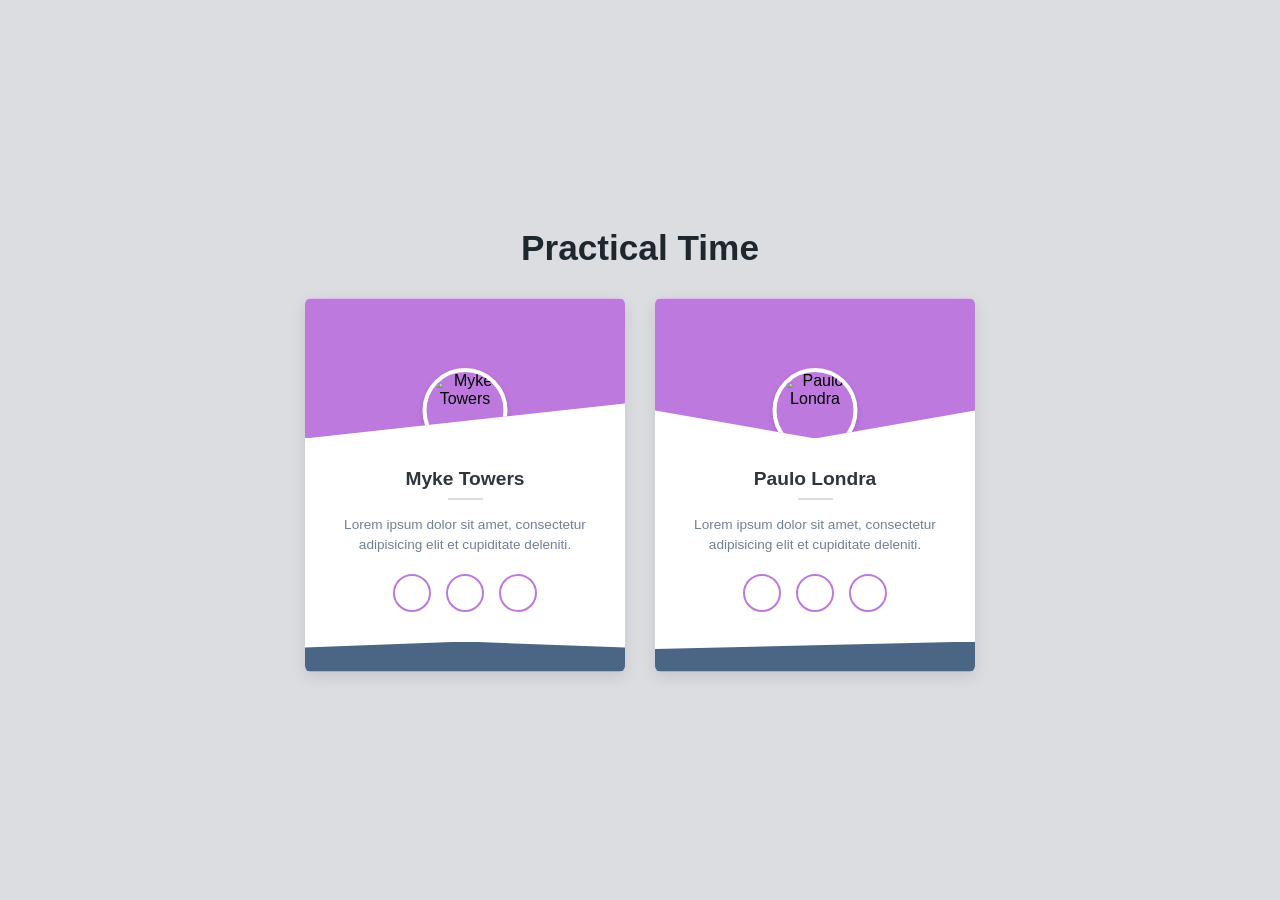
==== tarjetas-artistas/index.html @ 923bed6b "agregar estructura y estilos para tarjetas de Myke Towers y Paulo Londra" ====
<!DOCTYPE html>
<html lang="es">
<head>
    <meta charset="UTF-8">
    <meta name="viewport" content="width=device-width, initial-scale=1.0">
    <title>Tarjetas de Cantantes - Myke Towers y Paulo Londra</title>
    <!-- FontAwesome para los iconos -->
    <link rel="stylesheet" href="https://cdnjs.cloudflare.com/ajax/libs/font-awesome/7.3.1/css/all.min.css">
    <!-- Archivo CSS local -->
    <link rel="stylesheet" href="css/styles.css">
</head>
<body>

    <main class="container">
        <h1>Practical Time</h1>
        
        <div class="cards-wrapper">
            <!-- Tarjeta 1: Myke Towers -->
            <div class="card">
                <div class="card__header card__header--myke">
                    <div class="card__avatar">
                        <!-- Imagen de Myke Towers -->
                        <img src="https://images.unsplash.com/photo-1534528741775-53994a69daeb?auto=format&fit=crop&w=300&q=80" alt="Myke Towers">
                    </div>
                </div>
                <div class="card__body">
                    <h2 class="card__title">Myke Towers</h2>
                    <div class="card__divider"></div>
                    <p class="card__text">Lorem ipsum dolor sit amet, consectetur adipisicing elit et cupiditate deleniti.</p>
                    
                    <div class="card__actions">
                        <a href="https://instagram.com" target="_blank" class="btn-icon"><i class="fa-solid fa-plus"></i></a>
                        <a href="https://instagram.com" target="_blank" class="btn-icon"><i class="fa-brands fa-whatsapp"></i></a>
                        <a href="https://instagram.com" target="_blank" class="btn-icon"><i class="fa-solid fa-envelope"></i></a>
                    </div>
                </div>
                <div class="card__footer">
                    <a href="https://instagram.com" target="_blank"><i class="fa-brands fa-facebook-f"></i></a>
                    <a href="https://instagram.com" target="_blank"><i class="fa-brands fa-linkedin-in"></i></a>
                    <a href="https://instagram.com" target="_blank"><i class="fa-brands fa-twitter"></i></a>
                    <a href="https://instagram.com" target="_blank"><i class="fa-brands fa-instagram"></i></a>
                </div>
            </div>

            <!-- Tarjeta 2: Paulo Londra -->
            <div class="card">
                <div class="card__header card__header--londra">
                    <div class="card__avatar">
                        <!-- Imagen de Paulo Londra -->
                        <img src="https://images.unsplash.com/photo-1507003211169-0a1dd7228f2d?auto=format&fit=crop&w=300&q=80" alt="Paulo Londra">
                    </div>
                </div>
                <div class="card__body">
                    <h2 class="card__title">Paulo Londra</h2>
                    <div class="card__divider"></div>
                    <p class="card__text">Lorem ipsum dolor sit amet, consectetur adipisicing elit et cupiditate deleniti.</p>
                    
                    <div class="card__actions">
                        <a href="https://instagram.com" target="_blank" class="btn-icon"><i class="fa-solid fa-plus"></i></a>
                        <a href="https://instagram.com" target="_blank" class="btn-icon"><i class="fa-brands fa-whatsapp"></i></a>
                        <a href="https://instagram.com" target="_blank" class="btn-icon"><i class="fa-solid fa-envelope"></i></a>
                    </div>
                </div>
                <div class="card__footer card__footer--londra">
                    <a href="https://instagram.com" target="_blank"><i class="fa-brands fa-facebook-f"></i></a>
                    <a href="https://instagram.com" target="_blank"><i class="fa-brands fa-linkedin-in"></i></a>
                    <a href="https://instagram.com" target="_blank"><i class="fa-brands fa-twitter"></i></a>
                    <a href="https://instagram.com" target="_blank"><i class="fa-brands fa-instagram"></i></a>
                </div>
            </div>
        </div>
    </main>

</body>
</html>
---- tarjetas-artistas/css/styles.css ----
/* Reset general */
* {
    box-sizing: border-box;
    margin: 0;
    padding: 0;
}

body {
    font-family: Arial, Helvetica, sans-serif;
    background-color: #dcdde1;
    display: flex;
    justify-content: center;
    align-items: center;
    min-height: 100vh;
    padding: 20px;
}

.container {
    text-align: center;
    max-width: 900px;
    width: 100%;
}

.container h1 {
    color: #1e272e;
    margin-bottom: 30px;
    font-size: 2.2rem;
}

.cards-wrapper {
    display: flex;
    gap: 30px;
    justify-content: center;
    flex-wrap: wrap;
}

/* Bloque Card */
.card {
    background: #ffffff;
    width: 320px;
    border-radius: 6px;
    box-shadow: 0 5px 15px rgba(0, 0, 0, 0.1);
    overflow: hidden;
    position: relative;
}

/* Cabeceras con Clip-Path */
.card__header {
    height: 140px;
    background-color: #be79df;
    position: relative;
}

.card__header--myke {
    clip-path: polygon(0 0, 100% 0, 100% 75%, 0 100%);
}

.card__header--londra {
    clip-path: polygon(0 0, 100% 0, 100% 80%, 50% 100%, 0 80%);
}

.card__avatar {
    width: 85px;
    height: 85px;
    border-radius: 50%;
    overflow: hidden;
    border: 4px solid #ffffff;
    position: absolute;
    bottom: -15px;
    left: 50%;
    transform: translateX(-50%);
    box-shadow: 0 3px 6px rgba(0, 0, 0, 0.15);
}

.card__avatar img {
    width: 100%;
    height: 100%;
    object-fit: cover;
}

.card__body {
    padding: 30px 20px 15px 20px;
    text-align: center;
}

.card__title {
    font-size: 1.2rem;
    color: #2f3640;
    margin-bottom: 8px;
}

.card__divider {
    width: 35px;
    height: 2px;
    background-color: #dcdde1;
    margin: 0 auto 15px auto;
}

.card__text {
    font-size: 0.85rem;
    color: #718093;
    line-height: 1.4;
    margin-bottom: 20px;
}

.card__actions {
    display: flex;
    justify-content: center;
    gap: 15px;
    margin-bottom: 15px;
}

.btn-icon {
    width: 38px;
    height: 38px;
    border: 2px solid #be79df;
    border-radius: 50%;
    display: flex;
    align-items: center;
    justify-content: center;
    color: #be79df;
    text-decoration: none;
    transition: all 0.3s ease;
}

.btn-icon:hover {
    background-color: #be79df;
    color: #ffffff;
}

.card__footer {
    background-color: #4b6584;
    padding: 18px 15px 12px 15px;
    display: flex;
    justify-content: center;
    gap: 20px;
    clip-path: polygon(0 20%, 50% 0, 100% 20%, 100% 100%, 0 100%);
}

.card__footer--londra {
    clip-path: polygon(0 25%, 100% 0, 100% 100%, 0 100%);
}

.card__footer a {
    color: #ffffff;
    font-size: 0.95rem;
    transition: color 0.3s ease;
}

.card__footer a:hover {
    color: #dcdde1;
}
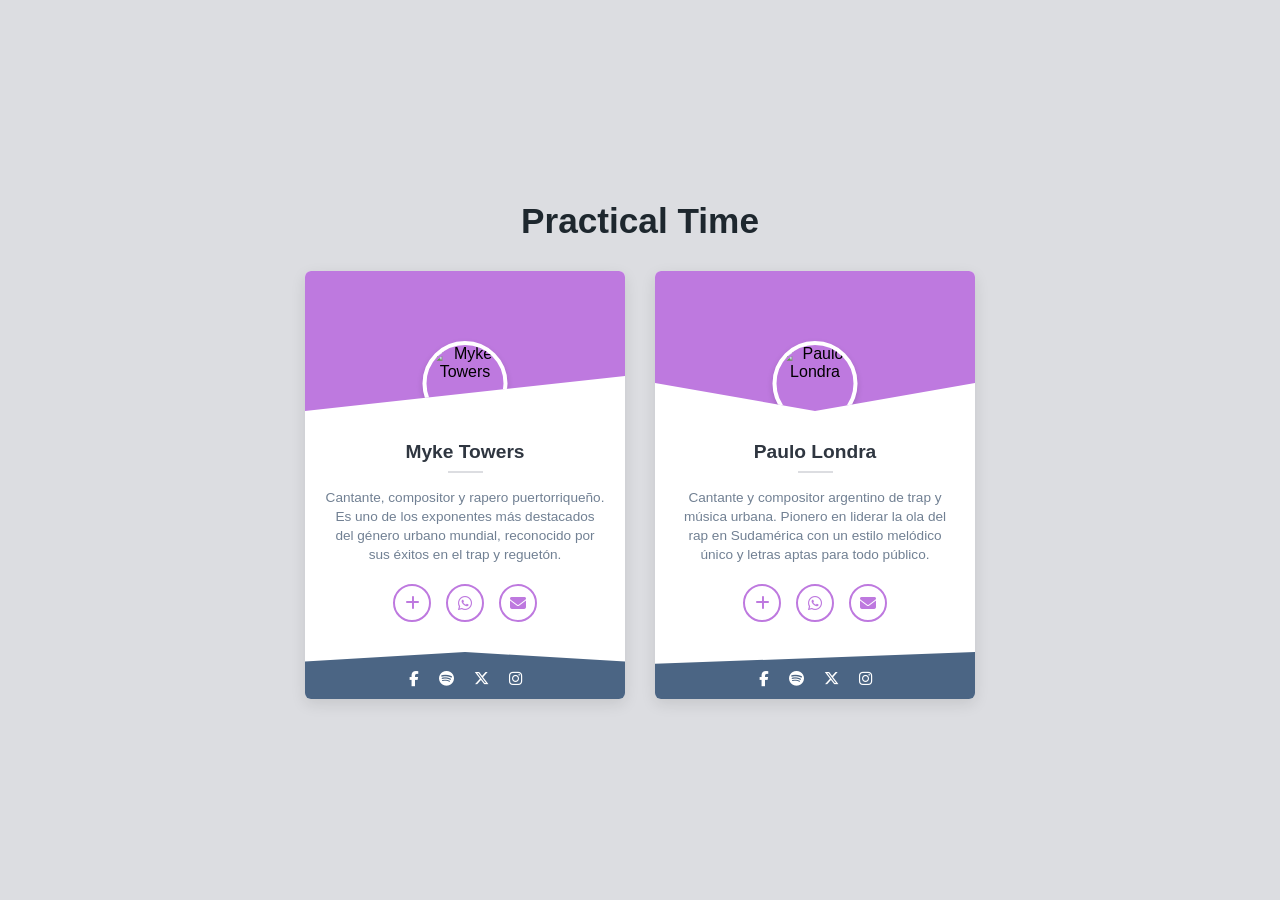
==== commit 271138b7: "actualizar fotos reales y descripciones de Myke Towers y Paulo Londra" ====
--- a/tarjetas-artistas/index.html
+++ b/tarjetas-artistas/index.html
@@ -5,7 +5,7 @@
     <meta name="viewport" content="width=device-width, initial-scale=1.0">
     <title>Tarjetas de Cantantes - Myke Towers y Paulo Londra</title>
     <!-- FontAwesome para los iconos -->
-    <link rel="stylesheet" href="https://cdnjs.cloudflare.com/ajax/libs/font-awesome/7.3.1/css/all.min.css">
+    <link rel="stylesheet" href="https://cdnjs.cloudflare.com/ajax/libs/font-awesome/6.5.1/css/all.min.css">
     <!-- Archivo CSS local -->
     <link rel="stylesheet" href="css/styles.css">
 </head>
@@ -20,25 +20,25 @@
                 <div class="card__header card__header--myke">
                     <div class="card__avatar">
                         <!-- Imagen de Myke Towers -->
-                        <img src="https://images.unsplash.com/photo-1534528741775-53994a69daeb?auto=format&fit=crop&w=300&q=80" alt="Myke Towers">
+                        <img src="https://upload.wikimedia.org/wikipedia/commons/e/eb/Myke_Towers_2021.jpg" alt="Myke Towers">
                     </div>
                 </div>
                 <div class="card__body">
                     <h2 class="card__title">Myke Towers</h2>
                     <div class="card__divider"></div>
-                    <p class="card__text">Lorem ipsum dolor sit amet, consectetur adipisicing elit et cupiditate deleniti.</p>
+                    <p class="card__text">Cantante, compositor y rapero puertorriqueño. Es uno de los exponentes más destacados del género urbano mundial, reconocido por sus éxitos en el trap y reguetón.</p>
                     
                     <div class="card__actions">
-                        <a href="https://instagram.com" target="_blank" class="btn-icon"><i class="fa-solid fa-plus"></i></a>
-                        <a href="https://instagram.com" target="_blank" class="btn-icon"><i class="fa-brands fa-whatsapp"></i></a>
-                        <a href="https://instagram.com" target="_blank" class="btn-icon"><i class="fa-solid fa-envelope"></i></a>
+                        <a href="https://instagram.com/myketowers" target="_blank" class="btn-icon"><i class="fa-solid fa-plus"></i></a>
+                        <a href="https://wa.me/" target="_blank" class="btn-icon"><i class="fa-brands fa-whatsapp"></i></a>
+                        <a href="mailto:contacto@myketowers.com" class="btn-icon"><i class="fa-solid fa-envelope"></i></a>
                     </div>
                 </div>
                 <div class="card__footer">
-                    <a href="https://instagram.com" target="_blank"><i class="fa-brands fa-facebook-f"></i></a>
-                    <a href="https://instagram.com" target="_blank"><i class="fa-brands fa-linkedin-in"></i></a>
-                    <a href="https://instagram.com" target="_blank"><i class="fa-brands fa-twitter"></i></a>
-                    <a href="https://instagram.com" target="_blank"><i class="fa-brands fa-instagram"></i></a>
+                    <a href="https://facebook.com/myketowerspr" target="_blank"><i class="fa-brands fa-facebook-f"></i></a>
+                    <a href="https://spotify.com" target="_blank"><i class="fa-brands fa-spotify"></i></a>
+                    <a href="https://twitter.com/myketowerspr" target="_blank"><i class="fa-brands fa-x-twitter"></i></a>
+                    <a href="https://instagram.com/myketowers" target="_blank"><i class="fa-brands fa-instagram"></i></a>
                 </div>
             </div>
 
@@ -47,25 +47,25 @@
                 <div class="card__header card__header--londra">
                     <div class="card__avatar">
                         <!-- Imagen de Paulo Londra -->
-                        <img src="https://images.unsplash.com/photo-1507003211169-0a1dd7228f2d?auto=format&fit=crop&w=300&q=80" alt="Paulo Londra">
+                        <img src="https://upload.wikimedia.org/wikipedia/commons/e/e5/Paulo_Londra_2019.jpg" alt="Paulo Londra">
                     </div>
                 </div>
                 <div class="card__body">
                     <h2 class="card__title">Paulo Londra</h2>
                     <div class="card__divider"></div>
-                    <p class="card__text">Lorem ipsum dolor sit amet, consectetur adipisicing elit et cupiditate deleniti.</p>
+                    <p class="card__text">Cantante y compositor argentino de trap y música urbana. Pionero en liderar la ola del rap en Sudamérica con un estilo melódico único y letras aptas para todo público.</p>
                     
                     <div class="card__actions">
-                        <a href="https://instagram.com" target="_blank" class="btn-icon"><i class="fa-solid fa-plus"></i></a>
-                        <a href="https://instagram.com" target="_blank" class="btn-icon"><i class="fa-brands fa-whatsapp"></i></a>
-                        <a href="https://instagram.com" target="_blank" class="btn-icon"><i class="fa-solid fa-envelope"></i></a>
+                        <a href="https://instagram.com/paulolondra" target="_blank" class="btn-icon"><i class="fa-solid fa-plus"></i></a>
+                        <a href="https://wa.me/" target="_blank" class="btn-icon"><i class="fa-brands fa-whatsapp"></i></a>
+                        <a href="mailto:contacto@paulolondra.com" class="btn-icon"><i class="fa-solid fa-envelope"></i></a>
                     </div>
                 </div>
                 <div class="card__footer card__footer--londra">
-                    <a href="https://instagram.com" target="_blank"><i class="fa-brands fa-facebook-f"></i></a>
-                    <a href="https://instagram.com" target="_blank"><i class="fa-brands fa-linkedin-in"></i></a>
-                    <a href="https://instagram.com" target="_blank"><i class="fa-brands fa-twitter"></i></a>
-                    <a href="https://instagram.com" target="_blank"><i class="fa-brands fa-instagram"></i></a>
+                    <a href="https://facebook.com/paulolondra" target="_blank"><i class="fa-brands fa-facebook-f"></i></a>
+                    <a href="https://spotify.com" target="_blank"><i class="fa-brands fa-spotify"></i></a>
+                    <a href="https://twitter.com/paulolondra" target="_blank"><i class="fa-brands fa-x-twitter"></i></a>
+                    <a href="https://instagram.com/paulolondra" target="_blank"><i class="fa-brands fa-instagram"></i></a>
                 </div>
             </div>
         </div>
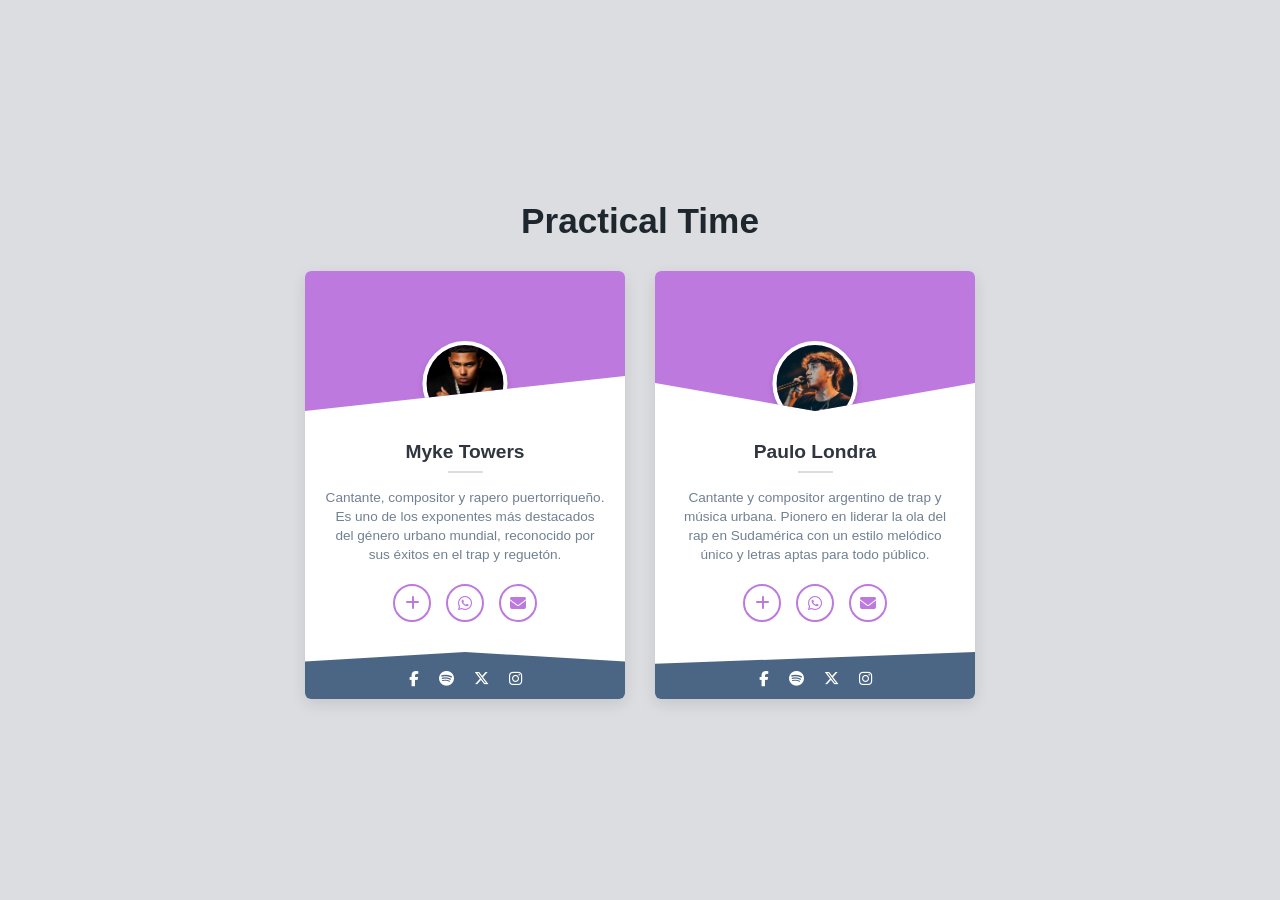
==== commit e72b8e86: "agregar imagenes locales de Myke Towers y Paulo Londra" ====
--- a/tarjetas-artistas/index.html
+++ b/tarjetas-artistas/index.html
@@ -19,8 +19,8 @@
             <div class="card">
                 <div class="card__header card__header--myke">
                     <div class="card__avatar">
-                        <!-- Imagen de Myke Towers -->
-                        <img src="https://upload.wikimedia.org/wikipedia/commons/e/eb/Myke_Towers_2021.jpg" alt="Myke Towers">
+                        <!-- Imagen local de Myke Towers -->
+                        <img src="img/myke.jpg" alt="Myke Towers">
                     </div>
                 </div>
                 <div class="card__body">
@@ -46,8 +46,8 @@
             <div class="card">
                 <div class="card__header card__header--londra">
                     <div class="card__avatar">
-                        <!-- Imagen de Paulo Londra -->
-                        <img src="https://upload.wikimedia.org/wikipedia/commons/e/e5/Paulo_Londra_2019.jpg" alt="Paulo Londra">
+                        <!-- Imagen local de Paulo Londra -->
+                        <img src="img/londra.jpg" alt="Paulo Londra">
                     </div>
                 </div>
                 <div class="card__body">
